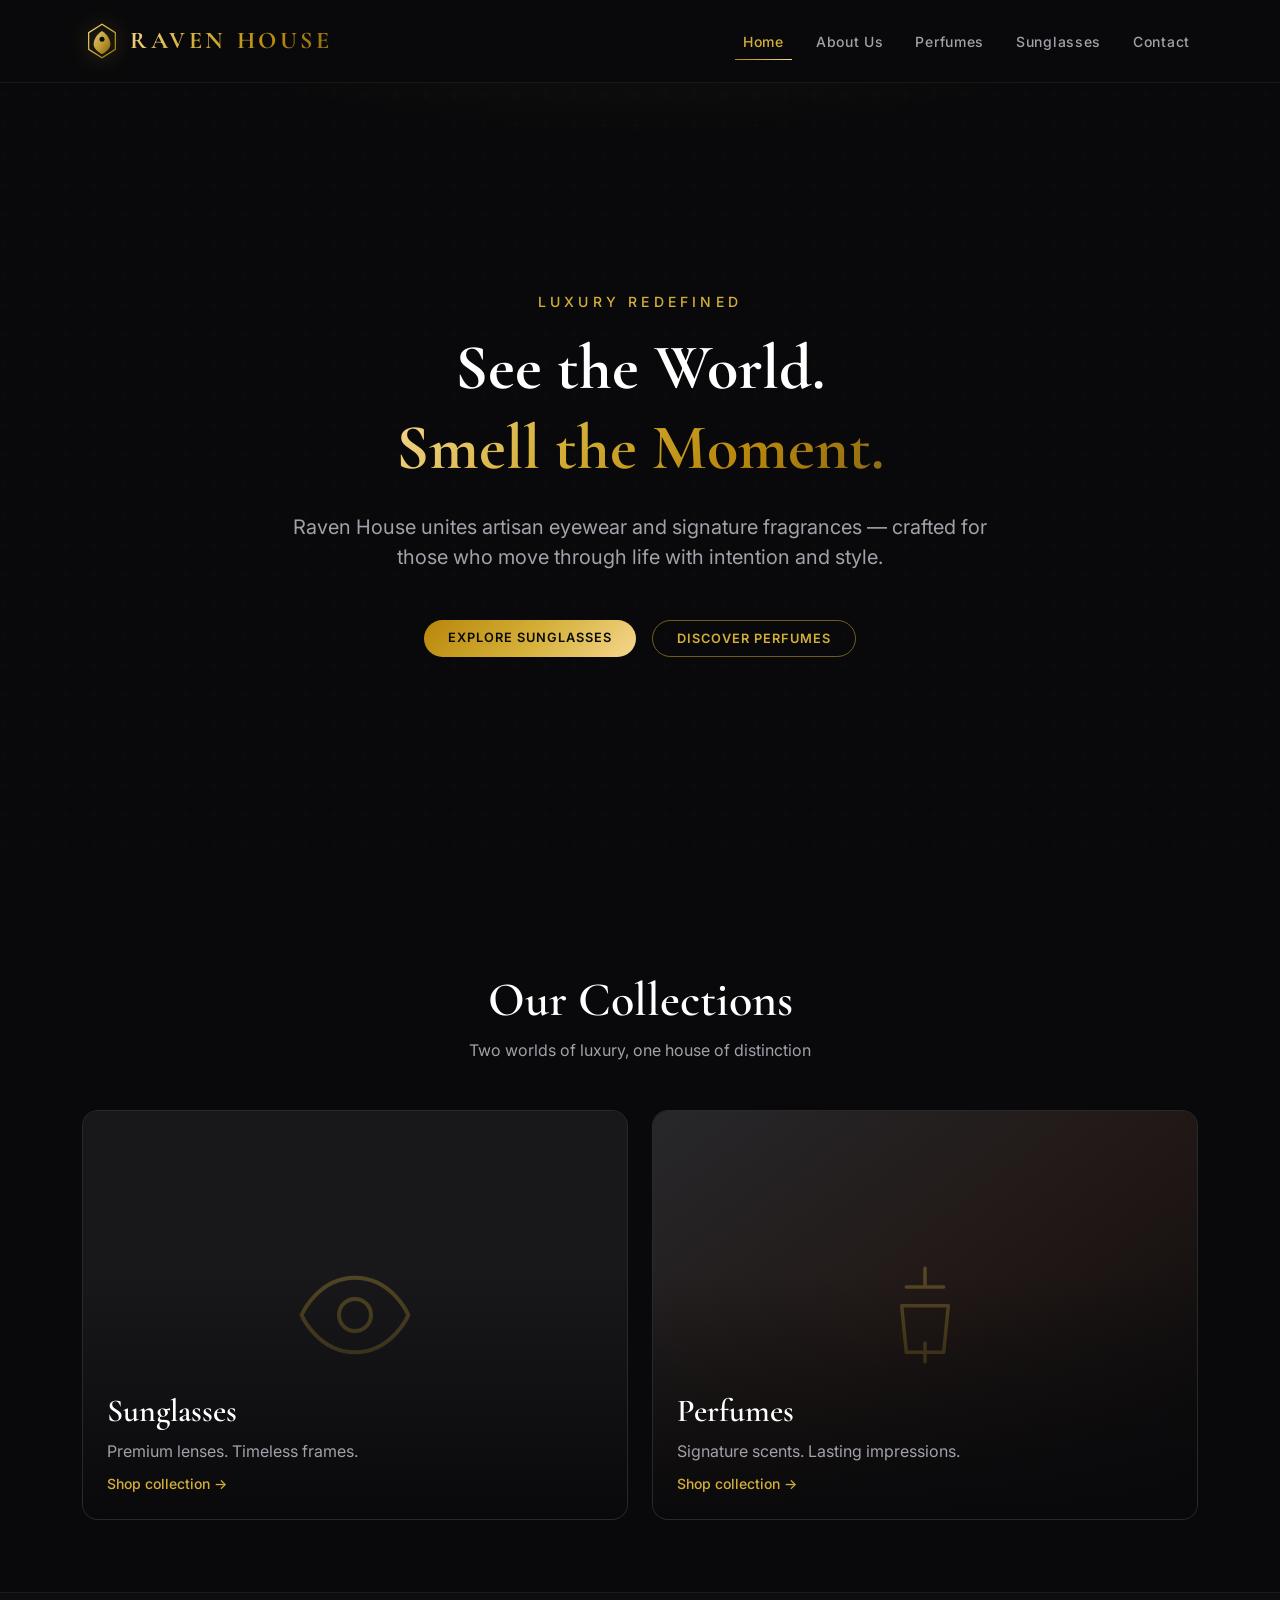
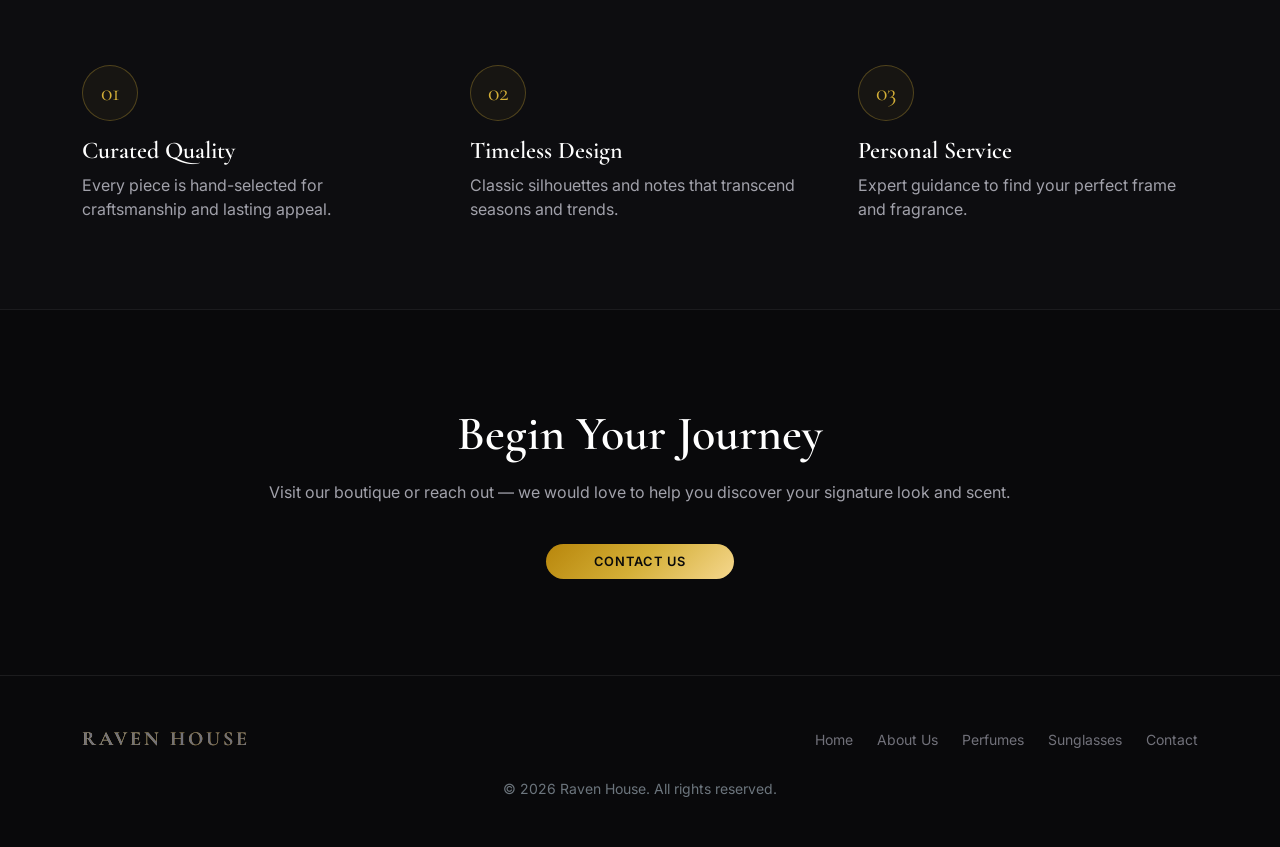
==== index.html @ 08f4f655 "first commit" ====
<!DOCTYPE html>
<html lang="en">
<head>
    <meta charset="UTF-8">
    <meta name="viewport" content="width=device-width, initial-scale=1.0">
    <title>Raven House — Luxury Sunglasses & Perfumes</title>
    <meta name="description" content="Raven House — curated luxury sunglasses and signature fragrances.">
    <link href="https://cdn.jsdelivr.net/npm/bootstrap@5.3.3/dist/css/bootstrap.min.css" rel="stylesheet" integrity="sha384-QWTKZyjpPEjISv5WaRU9OFeRpok6YctnYmDr5pNlyT2bRjXh0JMhjY6hW+ALEwIH" crossorigin="anonymous">
    <link rel="preconnect" href="https://fonts.googleapis.com">
    <link rel="preconnect" href="https://fonts.gstatic.com" crossorigin>
    <link href="https://fonts.googleapis.com/css2?family=Cormorant+Garamond:ital,wght@0,400;0,600;0,700;1,400&family=Inter:wght@300;400;500;600&display=swap" rel="stylesheet">
    <link rel="stylesheet" href="css/style.css">
</head>
<body class="bg-raven">

    <nav id="site-header" class="navbar navbar-expand-lg navbar-dark fixed-top navbar-raven bg-raven py-3">
        <div class="container">
            <a class="navbar-brand d-flex align-items-center gap-2 me-0" href="index.html">
                <svg class="logo-icon" width="40" height="40" viewBox="0 0 48 48" fill="none" aria-hidden="true">
                    <path d="M24 4L8 14v20l16 10 16-10V14L24 4z" stroke="url(#goldGrad)" stroke-width="1.5"/>
                    <path d="M24 12c-6 4-10 10-10 16 0 4 3 8 10 12 7-4 10-8 10-12 0-6-4-12-10-16z" fill="url(#goldGrad)" opacity="0.9"/>
                    <circle cx="24" cy="22" r="3" fill="#0a0a0a"/>
                    <defs>
                        <linearGradient id="goldGrad" x1="0%" y1="0%" x2="100%" y2="100%">
                            <stop offset="0%" stop-color="#f5d78e"/>
                            <stop offset="50%" stop-color="#d4af37"/>
                            <stop offset="100%" stop-color="#8b6914"/>
                        </linearGradient>
                    </defs>
                </svg>
                <span class="font-display fs-4 fw-bold tracking-brand logo-gold mb-0">RAVEN HOUSE</span>
            </a>
            <button class="navbar-toggler navbar-toggler-raven" type="button" data-bs-toggle="offcanvas" data-bs-target="#mobileMenu" aria-controls="mobileMenu" aria-label="Toggle navigation">
                <span class="navbar-toggler-icon"></span>
            </button>
            <div class="collapse navbar-collapse justify-content-end" id="navbarMain">
                <ul class="navbar-nav gap-lg-3" aria-label="Main navigation">
                    <li class="nav-item"><a class="nav-link site-nav-link active" href="index.html">Home</a></li>
                    <li class="nav-item"><a class="nav-link site-nav-link" href="about.html">About Us</a></li>
                    <li class="nav-item"><a class="nav-link site-nav-link" href="perfumes.html">Perfumes</a></li>
                    <li class="nav-item"><a class="nav-link site-nav-link" href="sunglasses.html">Sunglasses</a></li>
                    <li class="nav-item"><a class="nav-link site-nav-link" href="contact.html">Contact</a></li>
                </ul>
            </div>
        </div>
    </nav>

    <div class="offcanvas offcanvas-end offcanvas-raven text-bg-dark" tabindex="-1" id="mobileMenu" aria-labelledby="mobileMenuLabel">
        <div class="offcanvas-header border-bottom border-raven">
            <h5 class="offcanvas-title logo-gold font-display fw-bold" id="mobileMenuLabel">RAVEN HOUSE</h5>
            <button type="button" class="btn-close btn-close-white" data-bs-dismiss="offcanvas" aria-label="Close"></button>
        </div>
        <div class="offcanvas-body d-flex align-items-center justify-content-center">
            <ul class="nav flex-column text-center gap-3 w-100" aria-label="Mobile navigation">
                <li class="nav-item"><a class="nav-link active" href="index.html">Home</a></li>
                <li class="nav-item"><a class="nav-link" href="about.html">About Us</a></li>
                <li class="nav-item"><a class="nav-link" href="perfumes.html">Perfumes</a></li>
                <li class="nav-item"><a class="nav-link" href="sunglasses.html">Sunglasses</a></li>
                <li class="nav-item"><a class="nav-link" href="contact.html">Contact</a></li>
            </ul>
        </div>
    </div>

    <main>
        <section class="hero-glow position-relative min-vh-hero d-flex align-items-center overflow-hidden pt-5">
            <div class="position-absolute top-0 start-0 w-100 h-100 hero-pattern"></div>
            <div class="container position-relative z-1 text-center py-5">
                <p class="text-gold small text-uppercase fw-medium tracking-luxury mb-3">Luxury Redefined</p>
                <h1 class="font-display display-3 fw-bold text-white lh-sm">
                    See the World.<br>
                    <span class="logo-gold">Smell the Moment.</span>
                </h1>
                <p class="mx-auto mt-4 col-lg-8 fs-5 text-muted-raven">
                    Raven House unites artisan eyewear and signature fragrances — crafted for those who move through life with intention and style.
                </p>
                <div class="d-flex flex-wrap justify-content-center gap-3 mt-5">
                    <a href="sunglasses.html" class="btn btn-gold rounded-pill px-4 py-2">Explore Sunglasses</a>
                    <a href="perfumes.html" class="btn btn-outline-gold rounded-pill px-4 py-2">Discover Perfumes</a>
                </div>
            </div>
            <div class="position-absolute bottom-0 start-0 w-100 hero-fade-bottom"></div>
        </section>

        <section class="py-5 my-4">
            <div class="container">
                <div class="text-center mb-5">
                    <h2 class="font-display display-5 fw-semibold text-white">Our Collections</h2>
                    <p class="text-muted-raven mt-2">Two worlds of luxury, one house of distinction</p>
                </div>
                <div class="row g-4">
                    <div class="col-md-6">
                        <a href="sunglasses.html" class="collection-card rounded-4 d-block text-decoration-none position-relative">
                            <div class="card-visual bg-raven-surface d-flex align-items-center justify-content-center">
                                <svg class="collection-icon" width="128" height="128" fill="none" stroke="currentColor" viewBox="0 0 24 24">
                                    <path stroke-linecap="round" stroke-linejoin="round" stroke-width="0.75" d="M2 12s3-7 10-7 10 7 10 7-3 7-10 7-10-7-10-7z"/>
                                    <circle cx="12" cy="12" r="3" stroke-width="0.75"/>
                                </svg>
                            </div>
                            <div class="position-absolute top-0 start-0 w-100 h-100 card-overlay"></div>
                            <div class="position-absolute bottom-0 start-0 w-100 p-4">
                                <h3 class="font-display h2 fw-semibold text-white">Sunglasses</h3>
                                <p class="text-muted-raven mb-2">Premium lenses. Timeless frames.</p>
                                <span class="text-gold small fw-medium">Shop collection →</span>
                            </div>
                        </a>
                    </div>
                    <div class="col-md-6">
                        <a href="perfumes.html" class="collection-card rounded-4 d-block text-decoration-none position-relative">
                            <div class="card-visual bg-raven-surface d-flex align-items-center justify-content-center" style="background: linear-gradient(to bottom right, #27272a, rgba(69, 26, 3, 0.2), #09090b);">
                                <svg class="collection-icon" width="112" height="112" fill="none" stroke="currentColor" viewBox="0 0 24 24">
                                    <path stroke-linecap="round" stroke-linejoin="round" stroke-width="0.75" d="M12 2v4m0 12v4M8 6h8M7 10h10l-1 10H8L7 10z"/>
                                </svg>
                            </div>
                            <div class="position-absolute top-0 start-0 w-100 h-100 card-overlay"></div>
                            <div class="position-absolute bottom-0 start-0 w-100 p-4">
                                <h3 class="font-display h2 fw-semibold text-white">Perfumes</h3>
                                <p class="text-muted-raven mb-2">Signature scents. Lasting impressions.</p>
                                <span class="text-gold small fw-medium">Shop collection →</span>
                            </div>
                        </a>
                    </div>
                </div>
            </div>
        </section>

        <section class="section-muted py-5">
            <div class="container py-4">
                <div class="row g-5">
                    <div class="col-lg-4 text-center text-lg-start">
                        <div class="feature-badge rounded-circle d-inline-flex align-items-center justify-content-center mb-3 mx-auto mx-lg-0">
                            <span class="font-display fs-4 text-gold">01</span>
                        </div>
                        <h3 class="font-display h4 fw-semibold text-white">Curated Quality</h3>
                        <p class="text-muted-raven mt-2">Every piece is hand-selected for craftsmanship and lasting appeal.</p>
                    </div>
                    <div class="col-lg-4 text-center text-lg-start">
                        <div class="feature-badge rounded-circle d-inline-flex align-items-center justify-content-center mb-3 mx-auto mx-lg-0">
                            <span class="font-display fs-4 text-gold">02</span>
                        </div>
                        <h3 class="font-display h4 fw-semibold text-white">Timeless Design</h3>
                        <p class="text-muted-raven mt-2">Classic silhouettes and notes that transcend seasons and trends.</p>
                    </div>
                    <div class="col-lg-4 text-center text-lg-start">
                        <div class="feature-badge rounded-circle d-inline-flex align-items-center justify-content-center mb-3 mx-auto mx-lg-0">
                            <span class="font-display fs-4 text-gold">03</span>
                        </div>
                        <h3 class="font-display h4 fw-semibold text-white">Personal Service</h3>
                        <p class="text-muted-raven mt-2">Expert guidance to find your perfect frame and fragrance.</p>
                    </div>
                </div>
            </div>
        </section>

        <section class="py-5 my-5">
            <div class="container col-lg-8 text-center">
                <h2 class="font-display display-5 fw-semibold text-white">Begin Your Journey</h2>
                <p class="text-muted-raven mt-3">Visit our boutique or reach out — we would love to help you discover your signature look and scent.</p>
                <a href="contact.html" class="btn btn-gold rounded-pill px-5 py-2 mt-4">Contact Us</a>
            </div>
        </section>
    </main>

    <footer class="footer-raven border-top border-raven bg-raven py-5">
        <div class="container">
            <div class="d-flex flex-column flex-md-row align-items-center justify-content-between gap-4">
                <a href="index.html" class="font-display fs-5 fw-bold tracking-brand logo-gold text-decoration-none">RAVEN HOUSE</a>
                <nav class="d-flex flex-wrap justify-content-center gap-3 gap-md-4 small">
                    <a href="index.html">Home</a>
                    <a href="about.html">About Us</a>
                    <a href="perfumes.html">Perfumes</a>
                    <a href="sunglasses.html">Sunglasses</a>
                    <a href="contact.html">Contact</a>
                </nav>
            </div>
            <p class="text-center text-secondary small mt-4 mb-0">&copy; 2026 Raven House. All rights reserved.</p>
        </div>
    </footer>

    <script src="https://cdn.jsdelivr.net/npm/bootstrap@5.3.3/dist/js/bootstrap.bundle.min.js" integrity="sha384-YvpcrYf0tY3lHB60NNkmXc5s9fDVZLESaAA55NDzOxhy9GkcIdslK1eN7N6jIeHz" crossorigin="anonymous"></script>
    <script src="js/main.js"></script>
</body>
</html>
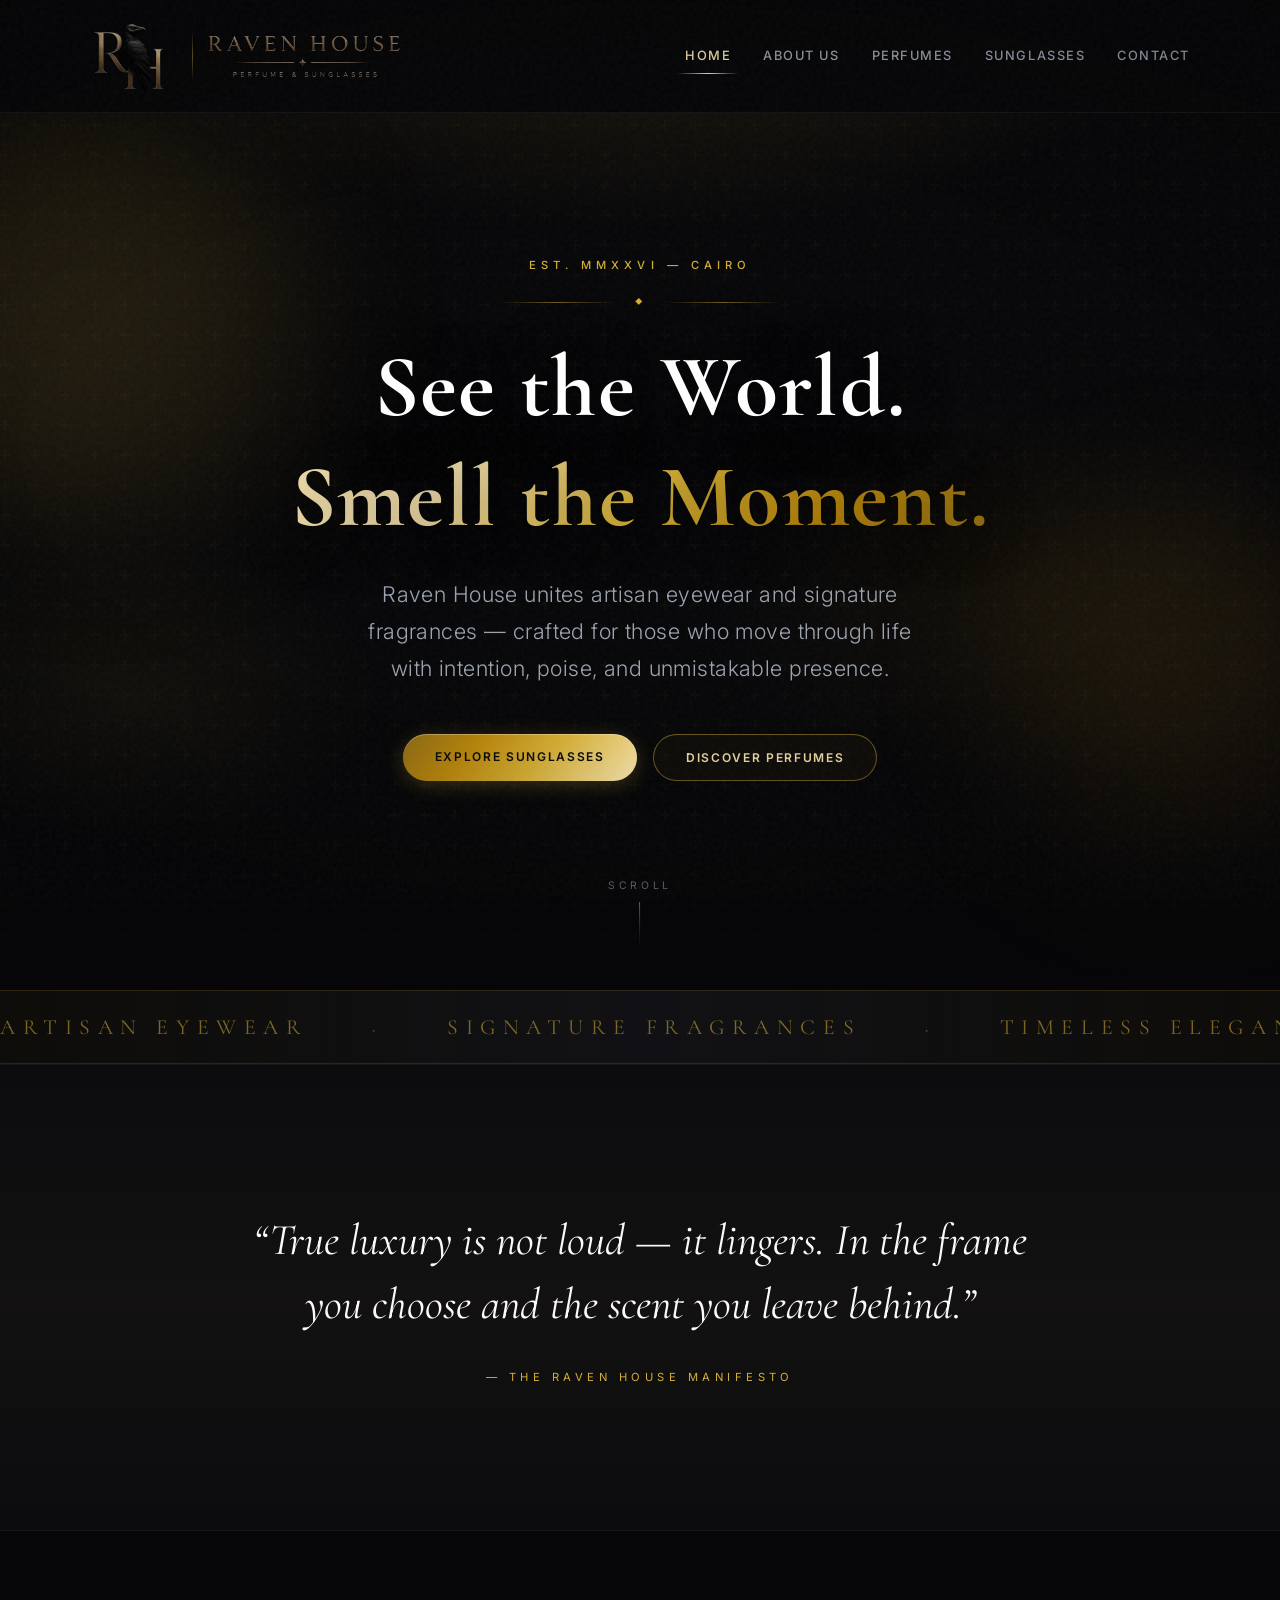
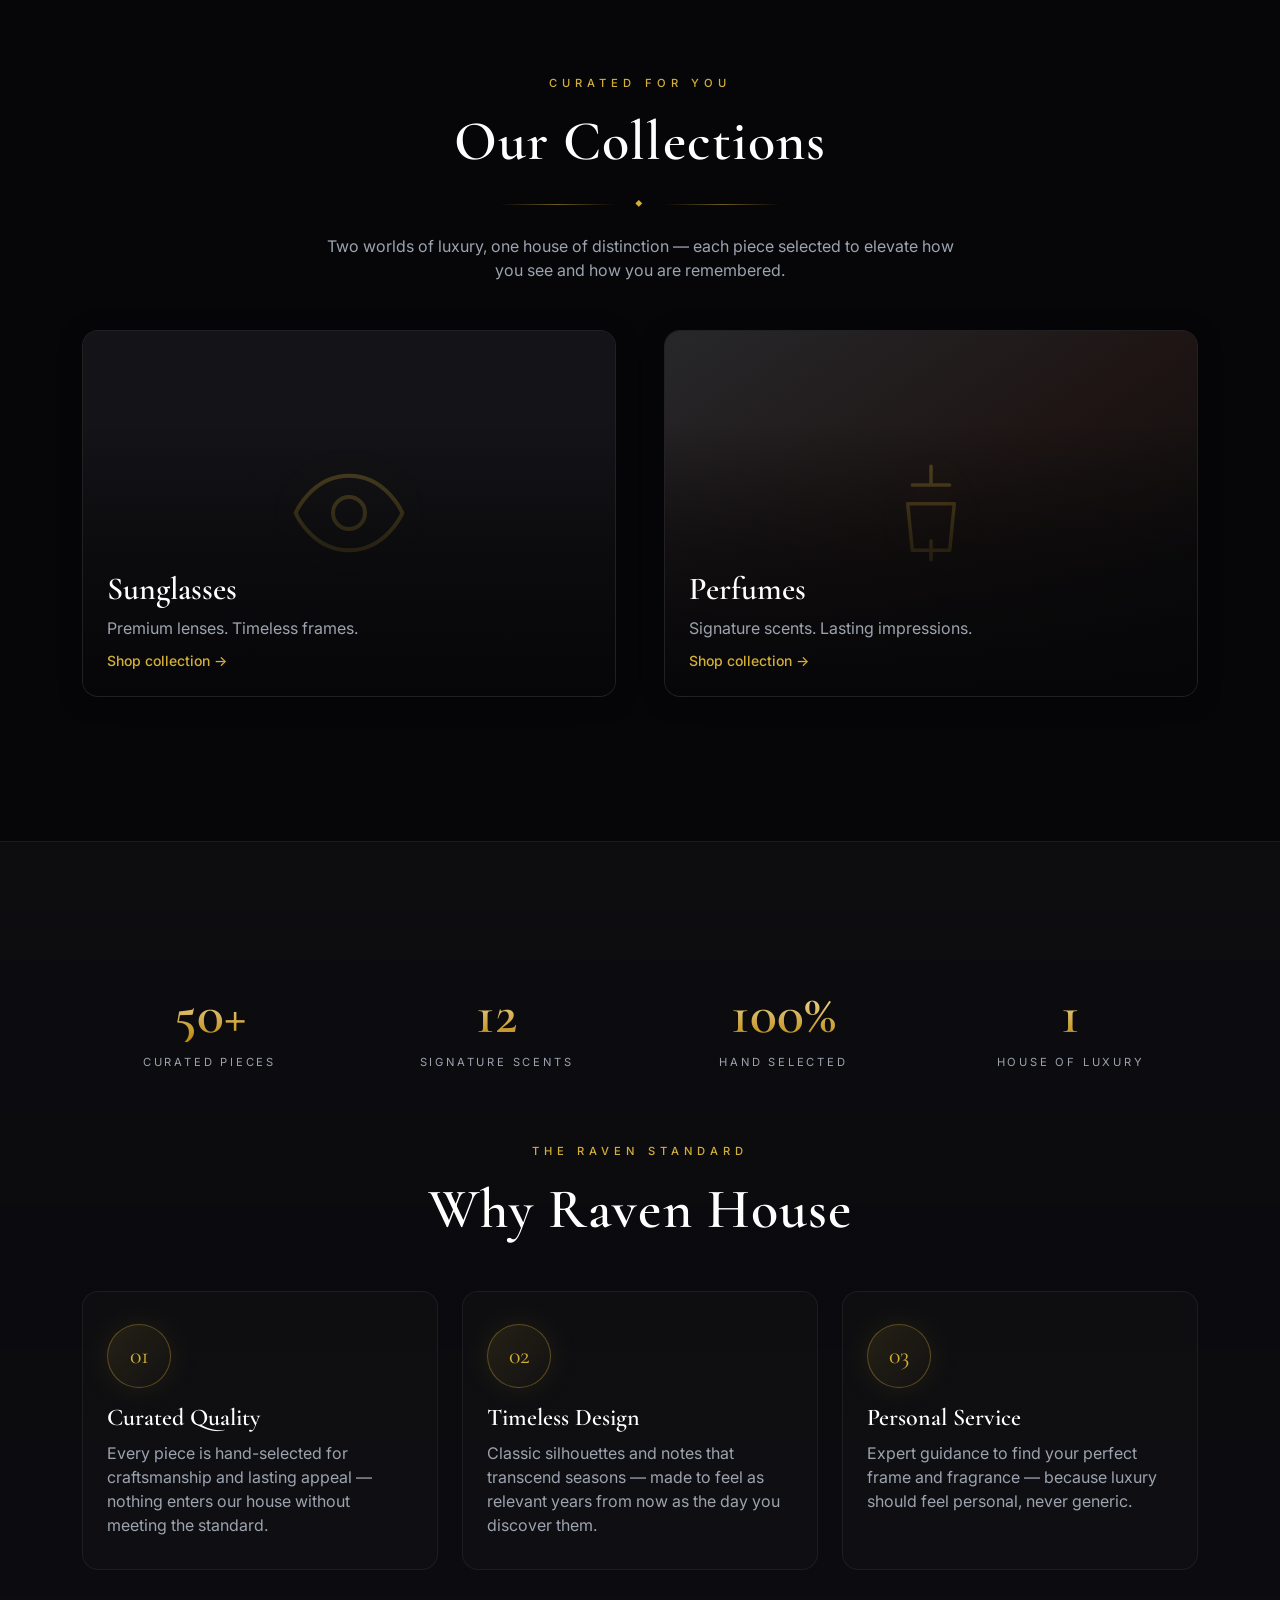
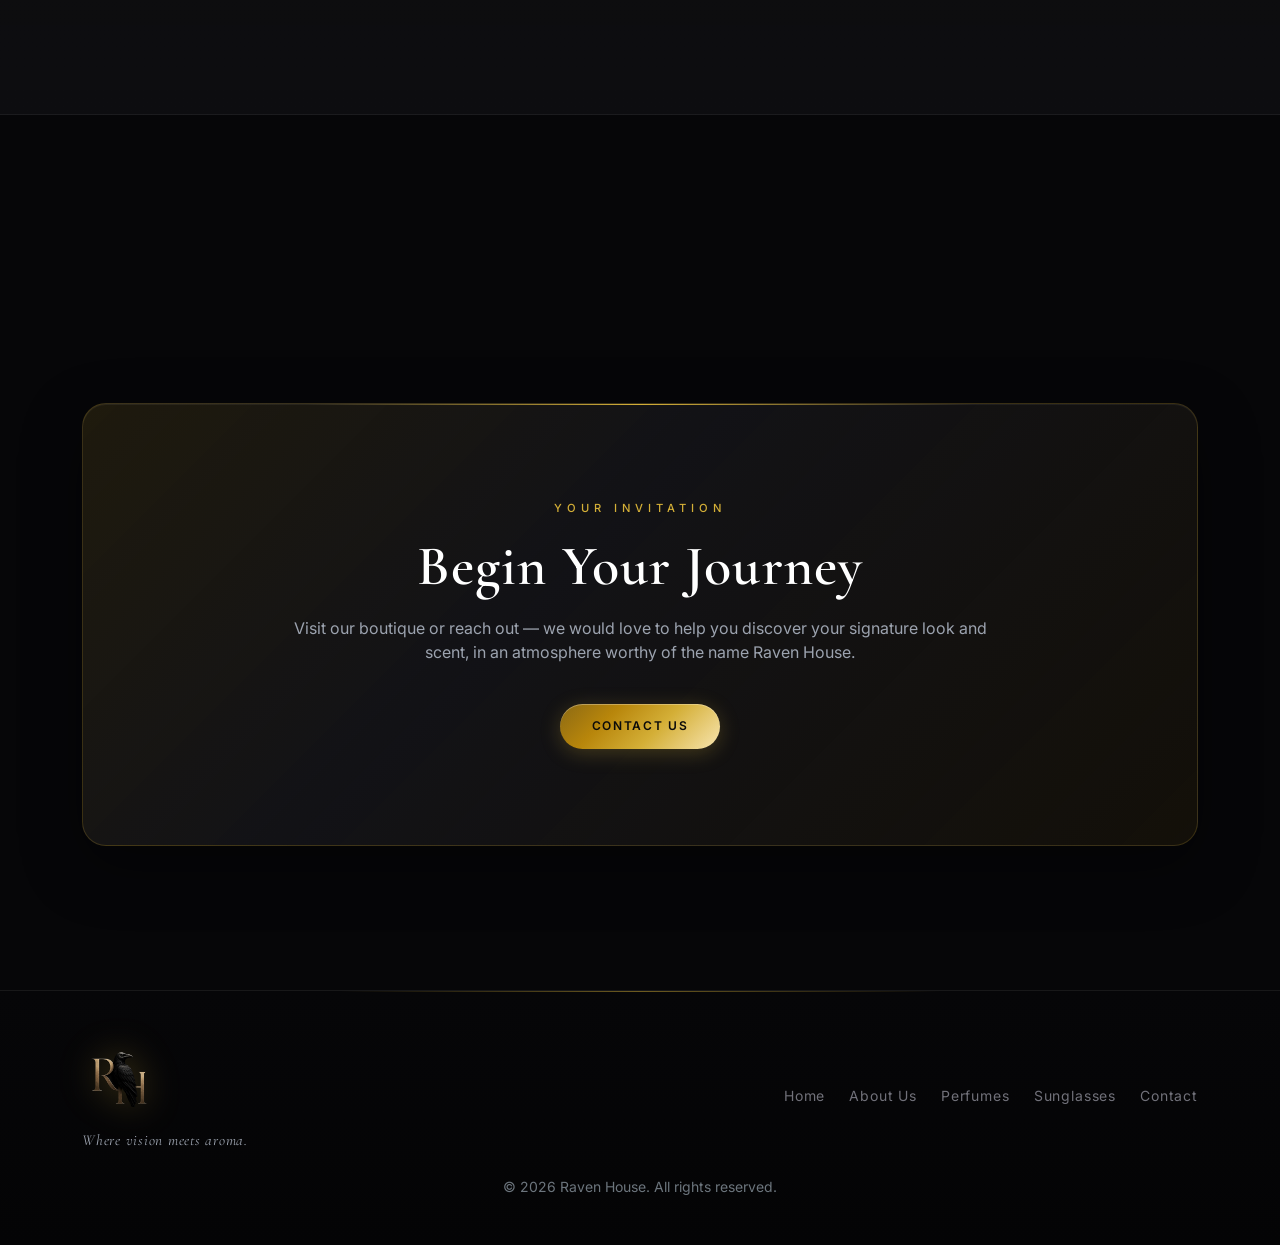
==== commit eff7100e: "logo added and websight design improved" ====
--- a/index.html
+++ b/index.html
@@ -1,182 +1,485 @@
-<!DOCTYPE html>
+
+<!doctype html>
 <html lang="en">
-<head>
-    <meta charset="UTF-8">
-    <meta name="viewport" content="width=device-width, initial-scale=1.0">
+  <head>
+    <meta charset="UTF-8" />
+    <meta name="viewport" content="width=device-width, initial-scale=1.0" />
     <title>Raven House — Luxury Sunglasses & Perfumes</title>
-    <meta name="description" content="Raven House — curated luxury sunglasses and signature fragrances.">
-    <link href="https://cdn.jsdelivr.net/npm/bootstrap@5.3.3/dist/css/bootstrap.min.css" rel="stylesheet" integrity="sha384-QWTKZyjpPEjISv5WaRU9OFeRpok6YctnYmDr5pNlyT2bRjXh0JMhjY6hW+ALEwIH" crossorigin="anonymous">
-    <link rel="preconnect" href="https://fonts.googleapis.com">
-    <link rel="preconnect" href="https://fonts.gstatic.com" crossorigin>
-    <link href="https://fonts.googleapis.com/css2?family=Cormorant+Garamond:ital,wght@0,400;0,600;0,700;1,400&family=Inter:wght@300;400;500;600&display=swap" rel="stylesheet">
-    <link rel="stylesheet" href="css/style.css">
-</head>
-<body class="bg-raven">
-
-    <nav id="site-header" class="navbar navbar-expand-lg navbar-dark fixed-top navbar-raven bg-raven py-3">
+    <meta
+      name="description"
+      content="Raven House — curated luxury sunglasses and signature fragrances."
+    />
+    <link
+      href="https://cdn.jsdelivr.net/npm/bootstrap@5.3.3/dist/css/bootstrap.min.css"
+      rel="stylesheet"
+      integrity="sha384-QWTKZyjpPEjISv5WaRU9OFeRpok6YctnYmDr5pNlyT2bRjXh0JMhjY6hW+ALEwIH"
+      crossorigin="anonymous"
+    />
+    <link rel="preconnect" href="https://fonts.googleapis.com" />
+    <link rel="preconnect" href="https://fonts.gstatic.com" crossorigin />
+    <link
+      href="https://fonts.googleapis.com/css2?family=Cormorant+Garamond:ital,wght@0,400;0,500;0,600;0,700;1,400;1,500&family=Inter:wght@300;400;500;600&display=swap"
+      rel="stylesheet"
+    />
+    <link rel="stylesheet" href="css/style.css" />
+  </head>
+  <body class="bg-raven page-home">
+    <nav
+      id="site-header"
+      class="navbar navbar-expand-lg navbar-dark fixed-top navbar-raven bg-raven py-3"
+    >
+      <div class="container">
+        <a
+          class="navbar-brand site-brand-lockup me-0"
+          href="index.html"
+        >
+          <img
+            src="images/logo.png"
+            alt=""
+            class="site-logo site-logo--emblem"
+            width="96"
+            height="96"
+            aria-hidden="true"
+          />
+          <span class="site-brand-divider" aria-hidden="true"></span>
+          <img
+            src="images/logo-details.png"
+            alt="Raven House — Perfume &amp; Sunglasses"
+            class="site-logo site-logo--details"
+            width="196"
+            height="88"
+          />
+        </a>
+        <button
+          class="navbar-toggler navbar-toggler-raven"
+          type="button"
+          data-bs-toggle="offcanvas"
+          data-bs-target="#mobileMenu"
+          aria-controls="mobileMenu"
+          aria-label="Toggle navigation"
+        >
+          <span class="navbar-toggler-icon"></span>
+        </button>
+        <div
+          class="collapse navbar-collapse justify-content-end"
+          id="navbarMain"
+        >
+          <ul class="navbar-nav gap-lg-3" aria-label="Main navigation">
+            <li class="nav-item">
+              <a class="nav-link site-nav-link active" href="index.html"
+                >Home</a
+              >
+            </li>
+            <li class="nav-item">
+              <a class="nav-link site-nav-link" href="about.html">About Us</a>
+            </li>
+            <li class="nav-item">
+              <a class="nav-link site-nav-link" href="perfumes.html"
+                >Perfumes</a
+              >
+            </li>
+            <li class="nav-item">
+              <a class="nav-link site-nav-link" href="sunglasses.html"
+                >Sunglasses</a
+              >
+            </li>
+            <li class="nav-item">
+              <a class="nav-link site-nav-link" href="contact.html">Contact</a>
+            </li>
+          </ul>
+        </div>
+      </div>
+    </nav>
+
+    <div
+      class="offcanvas offcanvas-end offcanvas-raven text-bg-dark"
+      tabindex="-1"
+      id="mobileMenu"
+      aria-labelledby="mobileMenuLabel"
+    >
+      <div class="offcanvas-header border-bottom border-raven">
+        <a
+          href="index.html"
+          class="site-brand-lockup site-brand-lockup--compact mb-0"
+          id="mobileMenuLabel"
+        >
+          <img
+            src="images/logo.png"
+            alt=""
+            class="site-logo site-logo--emblem"
+            width="48"
+            height="48"
+            aria-hidden="true"
+          />
+          <span class="site-brand-divider" aria-hidden="true"></span>
+          <img
+            src="images/logo-details.png"
+            alt="Raven House"
+            class="site-logo site-logo--details"
+            width="140"
+            height="64"
+          />
+        </a>
+        <button
+          type="button"
+          class="btn-close btn-close-white"
+          data-bs-dismiss="offcanvas"
+          aria-label="Close"
+        ></button>
+      </div>
+      <div
+        class="offcanvas-body d-flex align-items-center justify-content-center"
+      >
+        <ul
+          class="nav flex-column text-center gap-3 w-100"
+          aria-label="Mobile navigation"
+        >
+          <li class="nav-item">
+            <a class="nav-link active" href="index.html">Home</a>
+          </li>
+          <li class="nav-item">
+            <a class="nav-link" href="about.html">About Us</a>
+          </li>
+          <li class="nav-item">
+            <a class="nav-link" href="perfumes.html">Perfumes</a>
+          </li>
+          <li class="nav-item">
+            <a class="nav-link" href="sunglasses.html">Sunglasses</a>
+          </li>
+          <li class="nav-item">
+            <a class="nav-link" href="contact.html">Contact</a>
+          </li>
+        </ul>
+      </div>
+    </div>
+
+    <main>
+      <section
+        class="hero-glow hero-cinema position-relative d-flex align-items-center overflow-hidden pt-5"
+      >
+        <div class="hero-orb hero-orb-1" aria-hidden="true"></div>
+        <div class="hero-orb hero-orb-2" aria-hidden="true"></div>
+        <div
+          class="position-absolute top-0 start-0 w-100 h-100 hero-pattern"
+        ></div>
+        <div class="container position-relative z-1 text-center py-5">
+          <p class="section-eyebrow mb-4 reveal">Est. MMXXVI — Cairo</p>
+          <div class="luxury-divider reveal" aria-hidden="true">
+            <span>◆</span>
+          </div>
+          <h1
+            class="font-display hero-title fw-bold text-white lh-sm mt-2 reveal reveal-delay-1"
+          >
+            See the World.<br />
+            <span class="logo-gold">Smell the Moment.</span>
+          </h1>
+          <p
+            class="hero-lead mx-auto mt-4 text-muted-raven reveal reveal-delay-2"
+          >
+            Raven House unites artisan eyewear and signature fragrances —
+            crafted for those who move through life with intention, poise, and
+            unmistakable presence.
+          </p>
+          <div
+            class="d-flex flex-wrap justify-content-center gap-3 mt-5 reveal reveal-delay-3"
+          >
+            <a
+              href="sunglasses.html"
+              class="btn btn-gold rounded-pill"
+              >Explore Sunglasses</a
+            >
+            <a
+              href="perfumes.html"
+              class="btn btn-outline-gold rounded-pill"
+              >Discover Perfumes</a
+            >
+          </div>
+        </div>
+        <div
+          class="scroll-cue d-none d-md-flex"
+          aria-hidden="true"
+        >
+          <span>Scroll</span>
+          <div class="scroll-cue-line"></div>
+        </div>
+        <div
+          class="position-absolute bottom-0 start-0 w-100 hero-fade-bottom"
+        ></div>
+      </section>
+
+      <div class="marquee-luxury" aria-hidden="true">
+        <div class="marquee-track">
+          <span>Artisan Eyewear</span>
+          <span>Signature Fragrances</span>
+          <span>Timeless Elegance</span>
+          <span>Curated Luxury</span>
+          <span>Artisan Eyewear</span>
+          <span>Signature Fragrances</span>
+          <span>Timeless Elegance</span>
+          <span>Curated Luxury</span>
+        </div>
+      </div>
+
+      <section class="quote-luxury">
+        <div class="container px-4 text-center reveal">
+          <blockquote>
+            “True luxury is not loud — it lingers. In the frame you choose and
+            the scent you leave behind.”
+          </blockquote>
+          <cite>— The Raven House Manifesto</cite>
+        </div>
+      </section>
+
+      <section class="section-luxury">
         <div class="container">
-            <a class="navbar-brand d-flex align-items-center gap-2 me-0" href="index.html">
-                <svg class="logo-icon" width="40" height="40" viewBox="0 0 48 48" fill="none" aria-hidden="true">
-                    <path d="M24 4L8 14v20l16 10 16-10V14L24 4z" stroke="url(#goldGrad)" stroke-width="1.5"/>
-                    <path d="M24 12c-6 4-10 10-10 16 0 4 3 8 10 12 7-4 10-8 10-12 0-6-4-12-10-16z" fill="url(#goldGrad)" opacity="0.9"/>
-                    <circle cx="24" cy="22" r="3" fill="#0a0a0a"/>
-                    <defs>
-                        <linearGradient id="goldGrad" x1="0%" y1="0%" x2="100%" y2="100%">
-                            <stop offset="0%" stop-color="#f5d78e"/>
-                            <stop offset="50%" stop-color="#d4af37"/>
-                            <stop offset="100%" stop-color="#8b6914"/>
-                        </linearGradient>
-                    </defs>
-                </svg>
-                <span class="font-display fs-4 fw-bold tracking-brand logo-gold mb-0">RAVEN HOUSE</span>
+          <div class="text-center mb-5 reveal">
+            <p class="section-eyebrow mb-3">Curated For You</p>
+            <h2 class="font-display section-title fw-semibold text-white">
+              Our Collections
+            </h2>
+            <div class="luxury-divider" aria-hidden="true">
+              <span>◆</span>
+            </div>
+            <p class="text-muted-raven mt-3 col-lg-7 mx-auto">
+              Two worlds of luxury, one house of distinction — each piece
+              selected to elevate how you see and how you are remembered.
+            </p>
+          </div>
+          <div class="row g-4 g-lg-5">
+            <div class="col-md-6 reveal">
+              <a
+                href="sunglasses.html"
+                class="collection-card rounded-4 d-block text-decoration-none position-relative"
+              >
+                <div
+                  class="card-visual bg-raven-surface d-flex align-items-center justify-content-center"
+                >
+                  <svg
+                    class="collection-icon"
+                    width="128"
+                    height="128"
+                    fill="none"
+                    stroke="currentColor"
+                    viewBox="0 0 24 24"
+                  >
+                    <path
+                      stroke-linecap="round"
+                      stroke-linejoin="round"
+                      stroke-width="0.75"
+                      d="M2 12s3-7 10-7 10 7 10 7-3 7-10 7-10-7-10-7z"
+                    />
+                    <circle cx="12" cy="12" r="3" stroke-width="0.75" />
+                  </svg>
+                </div>
+                <div
+                  class="position-absolute top-0 start-0 w-100 h-100 card-overlay"
+                ></div>
+                <div class="position-absolute bottom-0 start-0 w-100 p-4">
+                  <h3 class="font-display h2 fw-semibold text-white">
+                    Sunglasses
+                  </h3>
+                  <p class="text-muted-raven mb-2">
+                    Premium lenses. Timeless frames.
+                  </p>
+                  <span class="text-gold small fw-medium"
+                    >Shop collection →</span
+                  >
+                </div>
+              </a>
+            </div>
+            <div class="col-md-6 reveal reveal-delay-1">
+              <a
+                href="perfumes.html"
+                class="collection-card rounded-4 d-block text-decoration-none position-relative"
+              >
+                <div
+                  class="card-visual bg-raven-surface d-flex align-items-center justify-content-center"
+                  style="
+                    background: linear-gradient(
+                      to bottom right,
+                      #27272a,
+                      rgba(69, 26, 3, 0.2),
+                      #09090b
+                    );
+                  "
+                >
+                  <svg
+                    class="collection-icon"
+                    width="112"
+                    height="112"
+                    fill="none"
+                    stroke="currentColor"
+                    viewBox="0 0 24 24"
+                  >
+                    <path
+                      stroke-linecap="round"
+                      stroke-linejoin="round"
+                      stroke-width="0.75"
+                      d="M12 2v4m0 12v4M8 6h8M7 10h10l-1 10H8L7 10z"
+                    />
+                  </svg>
+                </div>
+                <div
+                  class="position-absolute top-0 start-0 w-100 h-100 card-overlay"
+                ></div>
+                <div class="position-absolute bottom-0 start-0 w-100 p-4">
+                  <h3 class="font-display h2 fw-semibold text-white">
+                    Perfumes
+                  </h3>
+                  <p class="text-muted-raven mb-2">
+                    Signature scents. Lasting impressions.
+                  </p>
+                  <span class="text-gold small fw-medium"
+                    >Shop collection →</span
+                  >
+                </div>
+              </a>
+            </div>
+          </div>
+        </div>
+      </section>
+
+      <section class="section-muted section-luxury">
+        <div class="container">
+          <div class="stats-luxury mb-5 pb-4 reveal">
+            <div class="stat-item">
+              <div class="stat-number">50+</div>
+              <div class="stat-label">Curated Pieces</div>
+            </div>
+            <div class="stat-item">
+              <div class="stat-number">12</div>
+              <div class="stat-label">Signature Scents</div>
+            </div>
+            <div class="stat-item">
+              <div class="stat-number">100%</div>
+              <div class="stat-label">Hand Selected</div>
+            </div>
+            <div class="stat-item">
+              <div class="stat-number">1</div>
+              <div class="stat-label">House of Luxury</div>
+            </div>
+          </div>
+          <div class="text-center mb-5 reveal">
+            <p class="section-eyebrow mb-3">The Raven Standard</p>
+            <h2 class="font-display section-title fw-semibold text-white">
+              Why Raven House
+            </h2>
+          </div>
+          <div class="row g-4">
+            <div class="col-lg-4 reveal">
+              <div class="feature-luxury text-center text-lg-start">
+                <div
+                  class="feature-badge rounded-circle d-inline-flex align-items-center justify-content-center mb-3 mx-auto mx-lg-0"
+                >
+                  <span class="font-display fs-4 text-gold">01</span>
+                </div>
+                <h3 class="font-display h4 fw-semibold text-white">
+                  Curated Quality
+                </h3>
+                <p class="text-muted-raven mt-2 mb-0">
+                  Every piece is hand-selected for craftsmanship and lasting
+                  appeal — nothing enters our house without meeting the standard.
+                </p>
+              </div>
+            </div>
+            <div class="col-lg-4 reveal reveal-delay-1">
+              <div class="feature-luxury text-center text-lg-start">
+                <div
+                  class="feature-badge rounded-circle d-inline-flex align-items-center justify-content-center mb-3 mx-auto mx-lg-0"
+                >
+                  <span class="font-display fs-4 text-gold">02</span>
+                </div>
+                <h3 class="font-display h4 fw-semibold text-white">
+                  Timeless Design
+                </h3>
+                <p class="text-muted-raven mt-2 mb-0">
+                  Classic silhouettes and notes that transcend seasons — made to
+                  feel as relevant years from now as the day you discover them.
+                </p>
+              </div>
+            </div>
+            <div class="col-lg-4 reveal reveal-delay-2">
+              <div class="feature-luxury text-center text-lg-start">
+                <div
+                  class="feature-badge rounded-circle d-inline-flex align-items-center justify-content-center mb-3 mx-auto mx-lg-0"
+                >
+                  <span class="font-display fs-4 text-gold">03</span>
+                </div>
+                <h3 class="font-display h4 fw-semibold text-white">
+                  Personal Service
+                </h3>
+                <p class="text-muted-raven mt-2 mb-0">
+                  Expert guidance to find your perfect frame and fragrance —
+                  because luxury should feel personal, never generic.
+                </p>
+              </div>
+            </div>
+          </div>
+        </div>
+      </section>
+
+      <section class="section-luxury pb-0">
+        <div class="container">
+          <div class="cta-luxury text-center reveal">
+            <p class="section-eyebrow mb-3">Your Invitation</p>
+            <h2 class="font-display section-title fw-semibold text-white">
+              Begin Your Journey
+            </h2>
+            <p class="text-muted-raven mt-3 col-lg-8 mx-auto">
+              Visit our boutique or reach out — we would love to help you
+              discover your signature look and scent, in an atmosphere worthy of
+              the name Raven House.
+            </p>
+            <a
+              href="contact.html"
+              class="btn btn-gold rounded-pill mt-4"
+              >Contact Us</a
+            >
+          </div>
+        </div>
+      </section>
+    </main>
+
+    <footer class="footer-raven border-top border-raven bg-raven py-5">
+      <div class="container">
+        <div
+          class="d-flex flex-column flex-md-row align-items-center justify-content-between gap-4"
+        >
+          <div class="text-center text-md-start">
+            <a href="index.html" class="d-inline-block text-decoration-none">
+              <img
+                src="images/logo.png"
+                alt="Raven House"
+                class="site-logo site-logo--footer"
+                width="76"
+                height="76"
+              />
             </a>
-            <button class="navbar-toggler navbar-toggler-raven" type="button" data-bs-toggle="offcanvas" data-bs-target="#mobileMenu" aria-controls="mobileMenu" aria-label="Toggle navigation">
-                <span class="navbar-toggler-icon"></span>
-            </button>
-            <div class="collapse navbar-collapse justify-content-end" id="navbarMain">
-                <ul class="navbar-nav gap-lg-3" aria-label="Main navigation">
-                    <li class="nav-item"><a class="nav-link site-nav-link active" href="index.html">Home</a></li>
-                    <li class="nav-item"><a class="nav-link site-nav-link" href="about.html">About Us</a></li>
-                    <li class="nav-item"><a class="nav-link site-nav-link" href="perfumes.html">Perfumes</a></li>
-                    <li class="nav-item"><a class="nav-link site-nav-link" href="sunglasses.html">Sunglasses</a></li>
-                    <li class="nav-item"><a class="nav-link site-nav-link" href="contact.html">Contact</a></li>
-                </ul>
-            </div>
-        </div>
-    </nav>
-
-    <div class="offcanvas offcanvas-end offcanvas-raven text-bg-dark" tabindex="-1" id="mobileMenu" aria-labelledby="mobileMenuLabel">
-        <div class="offcanvas-header border-bottom border-raven">
-            <h5 class="offcanvas-title logo-gold font-display fw-bold" id="mobileMenuLabel">RAVEN HOUSE</h5>
-            <button type="button" class="btn-close btn-close-white" data-bs-dismiss="offcanvas" aria-label="Close"></button>
-        </div>
-        <div class="offcanvas-body d-flex align-items-center justify-content-center">
-            <ul class="nav flex-column text-center gap-3 w-100" aria-label="Mobile navigation">
-                <li class="nav-item"><a class="nav-link active" href="index.html">Home</a></li>
-                <li class="nav-item"><a class="nav-link" href="about.html">About Us</a></li>
-                <li class="nav-item"><a class="nav-link" href="perfumes.html">Perfumes</a></li>
-                <li class="nav-item"><a class="nav-link" href="sunglasses.html">Sunglasses</a></li>
-                <li class="nav-item"><a class="nav-link" href="contact.html">Contact</a></li>
-            </ul>
-        </div>
-    </div>
-
-    <main>
-        <section class="hero-glow position-relative min-vh-hero d-flex align-items-center overflow-hidden pt-5">
-            <div class="position-absolute top-0 start-0 w-100 h-100 hero-pattern"></div>
-            <div class="container position-relative z-1 text-center py-5">
-                <p class="text-gold small text-uppercase fw-medium tracking-luxury mb-3">Luxury Redefined</p>
-                <h1 class="font-display display-3 fw-bold text-white lh-sm">
-                    See the World.<br>
-                    <span class="logo-gold">Smell the Moment.</span>
-                </h1>
-                <p class="mx-auto mt-4 col-lg-8 fs-5 text-muted-raven">
-                    Raven House unites artisan eyewear and signature fragrances — crafted for those who move through life with intention and style.
-                </p>
-                <div class="d-flex flex-wrap justify-content-center gap-3 mt-5">
-                    <a href="sunglasses.html" class="btn btn-gold rounded-pill px-4 py-2">Explore Sunglasses</a>
-                    <a href="perfumes.html" class="btn btn-outline-gold rounded-pill px-4 py-2">Discover Perfumes</a>
-                </div>
-            </div>
-            <div class="position-absolute bottom-0 start-0 w-100 hero-fade-bottom"></div>
-        </section>
-
-        <section class="py-5 my-4">
-            <div class="container">
-                <div class="text-center mb-5">
-                    <h2 class="font-display display-5 fw-semibold text-white">Our Collections</h2>
-                    <p class="text-muted-raven mt-2">Two worlds of luxury, one house of distinction</p>
-                </div>
-                <div class="row g-4">
-                    <div class="col-md-6">
-                        <a href="sunglasses.html" class="collection-card rounded-4 d-block text-decoration-none position-relative">
-                            <div class="card-visual bg-raven-surface d-flex align-items-center justify-content-center">
-                                <svg class="collection-icon" width="128" height="128" fill="none" stroke="currentColor" viewBox="0 0 24 24">
-                                    <path stroke-linecap="round" stroke-linejoin="round" stroke-width="0.75" d="M2 12s3-7 10-7 10 7 10 7-3 7-10 7-10-7-10-7z"/>
-                                    <circle cx="12" cy="12" r="3" stroke-width="0.75"/>
-                                </svg>
-                            </div>
-                            <div class="position-absolute top-0 start-0 w-100 h-100 card-overlay"></div>
-                            <div class="position-absolute bottom-0 start-0 w-100 p-4">
-                                <h3 class="font-display h2 fw-semibold text-white">Sunglasses</h3>
-                                <p class="text-muted-raven mb-2">Premium lenses. Timeless frames.</p>
-                                <span class="text-gold small fw-medium">Shop collection →</span>
-                            </div>
-                        </a>
-                    </div>
-                    <div class="col-md-6">
-                        <a href="perfumes.html" class="collection-card rounded-4 d-block text-decoration-none position-relative">
-                            <div class="card-visual bg-raven-surface d-flex align-items-center justify-content-center" style="background: linear-gradient(to bottom right, #27272a, rgba(69, 26, 3, 0.2), #09090b);">
-                                <svg class="collection-icon" width="112" height="112" fill="none" stroke="currentColor" viewBox="0 0 24 24">
-                                    <path stroke-linecap="round" stroke-linejoin="round" stroke-width="0.75" d="M12 2v4m0 12v4M8 6h8M7 10h10l-1 10H8L7 10z"/>
-                                </svg>
-                            </div>
-                            <div class="position-absolute top-0 start-0 w-100 h-100 card-overlay"></div>
-                            <div class="position-absolute bottom-0 start-0 w-100 p-4">
-                                <h3 class="font-display h2 fw-semibold text-white">Perfumes</h3>
-                                <p class="text-muted-raven mb-2">Signature scents. Lasting impressions.</p>
-                                <span class="text-gold small fw-medium">Shop collection →</span>
-                            </div>
-                        </a>
-                    </div>
-                </div>
-            </div>
-        </section>
-
-        <section class="section-muted py-5">
-            <div class="container py-4">
-                <div class="row g-5">
-                    <div class="col-lg-4 text-center text-lg-start">
-                        <div class="feature-badge rounded-circle d-inline-flex align-items-center justify-content-center mb-3 mx-auto mx-lg-0">
-                            <span class="font-display fs-4 text-gold">01</span>
-                        </div>
-                        <h3 class="font-display h4 fw-semibold text-white">Curated Quality</h3>
-                        <p class="text-muted-raven mt-2">Every piece is hand-selected for craftsmanship and lasting appeal.</p>
-                    </div>
-                    <div class="col-lg-4 text-center text-lg-start">
-                        <div class="feature-badge rounded-circle d-inline-flex align-items-center justify-content-center mb-3 mx-auto mx-lg-0">
-                            <span class="font-display fs-4 text-gold">02</span>
-                        </div>
-                        <h3 class="font-display h4 fw-semibold text-white">Timeless Design</h3>
-                        <p class="text-muted-raven mt-2">Classic silhouettes and notes that transcend seasons and trends.</p>
-                    </div>
-                    <div class="col-lg-4 text-center text-lg-start">
-                        <div class="feature-badge rounded-circle d-inline-flex align-items-center justify-content-center mb-3 mx-auto mx-lg-0">
-                            <span class="font-display fs-4 text-gold">03</span>
-                        </div>
-                        <h3 class="font-display h4 fw-semibold text-white">Personal Service</h3>
-                        <p class="text-muted-raven mt-2">Expert guidance to find your perfect frame and fragrance.</p>
-                    </div>
-                </div>
-            </div>
-        </section>
-
-        <section class="py-5 my-5">
-            <div class="container col-lg-8 text-center">
-                <h2 class="font-display display-5 fw-semibold text-white">Begin Your Journey</h2>
-                <p class="text-muted-raven mt-3">Visit our boutique or reach out — we would love to help you discover your signature look and scent.</p>
-                <a href="contact.html" class="btn btn-gold rounded-pill px-5 py-2 mt-4">Contact Us</a>
-            </div>
-        </section>
-    </main>
-
-    <footer class="footer-raven border-top border-raven bg-raven py-5">
-        <div class="container">
-            <div class="d-flex flex-column flex-md-row align-items-center justify-content-between gap-4">
-                <a href="index.html" class="font-display fs-5 fw-bold tracking-brand logo-gold text-decoration-none">RAVEN HOUSE</a>
-                <nav class="d-flex flex-wrap justify-content-center gap-3 gap-md-4 small">
-                    <a href="index.html">Home</a>
-                    <a href="about.html">About Us</a>
-                    <a href="perfumes.html">Perfumes</a>
-                    <a href="sunglasses.html">Sunglasses</a>
-                    <a href="contact.html">Contact</a>
-                </nav>
-            </div>
-            <p class="text-center text-secondary small mt-4 mb-0">&copy; 2026 Raven House. All rights reserved.</p>
-        </div>
+            <p class="footer-tagline mt-2 mb-0">
+              Where vision meets aroma.
+            </p>
+          </div>
+          <nav
+            class="d-flex flex-wrap justify-content-center gap-3 gap-md-4 small"
+          >
+            <a href="index.html">Home</a>
+            <a href="about.html">About Us</a>
+            <a href="perfumes.html">Perfumes</a>
+            <a href="sunglasses.html">Sunglasses</a>
+            <a href="contact.html">Contact</a>
+          </nav>
+        </div>
+        <p class="text-center text-secondary small mt-4 mb-0">
+          &copy; 2026 Raven House. All rights reserved.
+        </p>
+      </div>
     </footer>
 
-    <script src="https://cdn.jsdelivr.net/npm/bootstrap@5.3.3/dist/js/bootstrap.bundle.min.js" integrity="sha384-YvpcrYf0tY3lHB60NNkmXc5s9fDVZLESaAA55NDzOxhy9GkcIdslK1eN7N6jIeHz" crossorigin="anonymous"></script>
+    <script
+      src="https://cdn.jsdelivr.net/npm/bootstrap@5.3.3/dist/js/bootstrap.bundle.min.js"
+      integrity="sha384-YvpcrYf0tY3lHB60NNkmXc5s9fDVZLESaAA55NDzOxhy9GkcIdslK1eN7N6jIeHz"
+      crossorigin="anonymous"
+    ></script>
     <script src="js/main.js"></script>
-</body>
+  </body>
 </html>
--- a/css/style.css
+++ b/css/style.css
@@ -0,0 +1,1029 @@
+/* Raven House — luxury dark theme */
+
+:root {
+    --gold-light: #f8e5b0;
+    --gold: #d4af37;
+    --gold-dark: #b8860b;
+    --gold-deep: #8b6914;
+    --champagne: #e8d5a3;
+    --raven-bg: #060608;
+    --raven-bg-elevated: #0c0c0f;
+    --raven-surface: #141418;
+    --raven-surface-hover: #1c1c22;
+    --raven-muted: #9ca3af;
+    --luxury-ease: cubic-bezier(0.22, 1, 0.36, 1);
+    --section-space: clamp(5rem, 12vw, 9rem);
+}
+
+html {
+    scroll-behavior: smooth;
+}
+
+body {
+    font-family: "Inter", system-ui, sans-serif;
+    background-color: var(--raven-bg);
+    color: #f4f4f5;
+    position: relative;
+}
+
+/* Subtle film grain & vignette */
+body::before {
+    content: "";
+    position: fixed;
+    inset: 0;
+    pointer-events: none;
+    z-index: 9998;
+    opacity: 0.04;
+    background-image: url("data:image/svg+xml,%3Csvg viewBox='0 0 256 256' xmlns='http://www.w3.org/2000/svg'%3E%3Cfilter id='n'%3E%3CfeTurbulence type='fractalNoise' baseFrequency='0.85' numOctaves='4' stitchTiles='stitch'/%3E%3C/filter%3E%3Crect width='100%25' height='100%25' filter='url(%23n)'/%3E%3C/svg%3E");
+}
+
+body::after {
+    content: "";
+    position: fixed;
+    inset: 0;
+    pointer-events: none;
+    z-index: 9997;
+    background: radial-gradient(
+        ellipse 120% 80% at 50% 50%,
+        transparent 40%,
+        rgba(0, 0, 0, 0.45) 100%
+    );
+}
+
+.font-display {
+    font-family: "Cormorant Garamond", "Playfair Display", Georgia, serif;
+}
+
+.text-gold {
+    color: var(--gold) !important;
+}
+
+.text-muted-raven {
+    color: var(--raven-muted) !important;
+}
+
+.bg-raven {
+    background-color: var(--raven-bg) !important;
+}
+
+.bg-raven-surface {
+    background-color: var(--raven-surface) !important;
+}
+
+.border-raven {
+    border-color: rgba(255, 255, 255, 0.08) !important;
+}
+
+/* Gold logo gradient */
+.logo-gold {
+    background: linear-gradient(
+        135deg,
+        var(--gold-light) 0%,
+        var(--champagne) 25%,
+        var(--gold) 50%,
+        var(--gold-dark) 75%,
+        var(--gold-deep) 100%
+    );
+    -webkit-background-clip: text;
+    background-clip: text;
+    color: transparent;
+}
+
+.logo-icon {
+    filter: drop-shadow(0 0 16px rgba(212, 175, 55, 0.45));
+}
+
+.site-logo {
+    display: block;
+    object-fit: contain;
+}
+
+.site-brand-lockup {
+    display: flex;
+    align-items: center;
+    gap: clamp(0.5rem, 1.2vw, 0.875rem);
+    text-decoration: none;
+    line-height: 0;
+}
+
+.site-brand-divider {
+    display: block;
+    flex-shrink: 0;
+    width: 1px;
+    height: calc(var(--nav-logo-size, 96px) * 0.52);
+    background: linear-gradient(
+        180deg,
+        transparent,
+        rgba(212, 175, 55, 0.15) 15%,
+        rgba(212, 175, 55, 0.5) 50%,
+        rgba(212, 175, 55, 0.15) 85%,
+        transparent
+    );
+    transition: height 0.4s var(--luxury-ease);
+}
+
+/* .site-logo--emblem {
+    flex-shrink: 0;
+    height: var(--nav-logo-size, 96px);
+    width: var(--nav-logo-size, 96px);
+    filter: drop-shadow(0 0 16px rgba(212, 175, 55, 0.45));
+    transition:
+        height 0.4s var(--luxury-ease),
+        width 0.4s var(--luxury-ease),
+        filter 0.25s ease;
+} */
+
+/* .site-logo--details {
+    flex-shrink: 1;
+    min-width: 0;
+    height: calc(var(--nav-logo-size, 96px) * 0.92);
+    width: auto;
+    max-width: min(196px, 36vw);
+    object-fit: contain;
+    object-position: left center;
+    filter: drop-shadow(0 0 12px rgba(212, 175, 55, 0.28));
+    opacity: 0.96;
+    transition:
+        height 0.4s var(--luxury-ease),
+        max-width 0.4s var(--luxury-ease),
+        filter 0.25s ease,
+        opacity 0.25s ease;
+} */
+
+/* .site-brand-lockup:hover .site-logo--emblem,
+.site-brand-lockup:hover .site-logo--details {
+    filter: drop-shadow(0 0 22px rgba(212, 175, 55, 0.55));
+} */
+
+.site-brand-lockup:hover .site-logo--details {
+    opacity: 1;
+}
+
+.site-brand-lockup--compact {
+    --nav-logo-size: 48px;
+}
+
+.site-brand-lockup--compact .site-logo--details {
+    max-width: 140px;
+}
+
+@media (max-width: 479.98px) {
+    .navbar-raven > .container > .site-brand-lockup .site-brand-divider,
+    .navbar-raven > .container > .site-brand-lockup .site-logo--details {
+        display: none;
+    }
+}
+
+.site-logo--footer {
+    height: 76px;
+    width: 76px;
+    filter: drop-shadow(0 0 18px rgba(212, 175, 55, 0.3));
+}
+
+.site-logo--offcanvas {
+    height: 56px;
+    width: 56px;
+    filter: drop-shadow(0 0 12px rgba(212, 175, 55, 0.35));
+}
+
+@media (max-width: 575.98px) {
+    .navbar-raven {
+        --nav-logo-size: 76px;
+    }
+
+    .navbar-raven.header-scrolled {
+        --nav-logo-size: 56px;
+    }
+}
+
+/* Ornamental dividers */
+.luxury-divider {
+    display: flex;
+    align-items: center;
+    justify-content: center;
+    gap: 1.25rem;
+    margin: 1.5rem auto;
+    max-width: 280px;
+}
+
+.luxury-divider::before,
+.luxury-divider::after {
+    content: "";
+    flex: 1;
+    height: 1px;
+    background: linear-gradient(
+        90deg,
+        transparent,
+        rgba(212, 175, 55, 0.5),
+        transparent
+    );
+}
+
+.luxury-divider span {
+    color: var(--gold);
+    font-size: 0.45rem;
+    letter-spacing: 0.2em;
+}
+
+.section-eyebrow {
+    font-size: 0.7rem;
+    letter-spacing: 0.45em;
+    text-transform: uppercase;
+    color: var(--gold);
+    font-weight: 500;
+}
+
+.section-title {
+    font-size: clamp(2.25rem, 5vw, 3.5rem);
+    letter-spacing: 0.02em;
+}
+
+/* Navbar */
+.navbar-raven {
+    --nav-logo-size: 96px;
+    border-bottom: 1px solid rgba(255, 255, 255, 0.06);
+    padding-top: 0.5rem !important;
+    padding-bottom: 0.5rem !important;
+    transition:
+        background 0.4s var(--luxury-ease),
+        box-shadow 0.4s var(--luxury-ease),
+        backdrop-filter 0.4s var(--luxury-ease),
+        padding 0.4s var(--luxury-ease);
+}
+
+.navbar-raven.header-scrolled {
+    --nav-logo-size: 64px;
+    padding-top: 0.65rem !important;
+    padding-bottom: 0.65rem !important;
+    background: rgba(6, 6, 8, 0.88) !important;
+    backdrop-filter: blur(20px) saturate(1.2);
+    box-shadow: 0 12px 40px rgba(0, 0, 0, 0.4);
+    border-bottom-color: rgba(212, 175, 55, 0.12);
+}
+
+.navbar-raven .navbar-brand,
+.navbar-raven .site-brand-lockup {
+    padding: 0;
+    line-height: 0;
+}
+
+.navbar-raven .navbar-brand,
+.navbar-raven .nav-link {
+    color: var(--raven-muted);
+}
+
+.navbar-raven .nav-link:hover,
+.navbar-raven .nav-link:focus {
+    color: var(--champagne);
+}
+
+.navbar-raven .nav-link.active {
+    color: var(--gold-light) !important;
+}
+
+.navbar-raven .site-nav-link {
+    position: relative;
+    font-size: 0.8rem;
+    font-weight: 500;
+    letter-spacing: 0.12em;
+    text-transform: uppercase;
+}
+
+.navbar-raven .site-nav-link::after {
+    content: "";
+    position: absolute;
+    bottom: 0;
+    left: 50%;
+    transform: translateX(-50%);
+    width: 0;
+    height: 1px;
+    background: linear-gradient(90deg, transparent, var(--gold-light), transparent);
+    transition: width 0.4s var(--luxury-ease);
+}
+
+.navbar-raven .site-nav-link:hover::after,
+.navbar-raven .site-nav-link.active::after {
+    width: 100%;
+}
+
+.navbar-toggler-raven {
+    border-color: rgba(212, 175, 55, 0.4);
+    color: var(--gold);
+}
+
+.navbar-toggler-raven:focus {
+    box-shadow: 0 0 0 0.2rem rgba(212, 175, 55, 0.25);
+}
+
+/* Offcanvas */
+.offcanvas-raven {
+    background-color: rgba(6, 6, 8, 0.98) !important;
+    border-left: 1px solid rgba(212, 175, 55, 0.15);
+}
+
+.offcanvas-raven .offcanvas-title {
+    font-family: "Cormorant Garamond", Georgia, serif;
+    letter-spacing: 0.2em;
+}
+
+.offcanvas-raven .nav-link {
+    font-family: "Cormorant Garamond", Georgia, serif;
+    font-size: 1.75rem;
+    color: #d4d4d8;
+    padding: 0.5rem 0;
+    letter-spacing: 0.05em;
+}
+
+.offcanvas-raven .nav-link:hover,
+.offcanvas-raven .nav-link.active {
+    color: var(--gold-light);
+}
+
+/* Hero — shared */
+.hero-glow {
+    background:
+        radial-gradient(
+            ellipse 90% 60% at 50% -10%,
+            rgba(212, 175, 55, 0.18),
+            transparent 55%
+        ),
+        radial-gradient(
+            ellipse 50% 40% at 80% 60%,
+            rgba(139, 105, 20, 0.08),
+            transparent 50%
+        ),
+        radial-gradient(
+            ellipse 40% 30% at 10% 70%,
+            rgba(212, 175, 55, 0.06),
+            transparent 50%
+        );
+}
+
+.hero-pattern {
+    background-image: url("data:image/svg+xml,%3Csvg width='60' height='60' viewBox='0 0 60 60' xmlns='http://www.w3.org/2000/svg'%3E%3Cg fill='none' fill-rule='evenodd'%3E%3Cg fill='%23d4af37' fill-opacity='0.04'%3E%3Cpath d='M36 34v-4h-2v4h-4v2h4v4h2v-4h4v-2h-4zm0-30V0h-2v4h-4v2h4v4h2V6h4V4h-4zM6 34v-4H4v4H0v2h4v4h2v-4h4v-2H6zM6 4V0H4v4H0v2h4v4h2V6h4V4H6z'/%3E%3C/g%3E%3C/g%3E%3C/svg%3E");
+    opacity: 0.6;
+}
+
+.hero-fade-bottom {
+    height: 10rem;
+    background: linear-gradient(to top, var(--raven-bg), transparent);
+}
+
+.min-vh-hero {
+    min-height: 100vh;
+}
+
+/* Cinematic home hero */
+.hero-cinema {
+    min-height: 110vh;
+    min-height: 110dvh;
+}
+
+.hero-cinema .hero-title {
+    font-size: clamp(3rem, 8vw, 5.5rem);
+    letter-spacing: 0.02em;
+    line-height: 1.05;
+    text-shadow: 0 4px 60px rgba(0, 0, 0, 0.5);
+}
+
+.hero-cinema .hero-lead {
+    font-size: clamp(1.1rem, 2vw, 1.35rem);
+    font-weight: 300;
+    letter-spacing: 0.02em;
+    line-height: 1.7;
+    max-width: 36rem;
+}
+
+.hero-orb {
+    position: absolute;
+    border-radius: 50%;
+    filter: blur(80px);
+    pointer-events: none;
+    animation: orb-float 12s ease-in-out infinite;
+}
+
+.hero-orb-1 {
+    width:  min(50vw, 420px);
+    height: min(50vw, 420px);
+    top: 10%;
+    left: -10%;
+    background: rgba(212, 175, 55, 0.12);
+}
+
+.hero-orb-2 {
+    width: min(40vw, 320px);
+    height: min(40vw, 320px);
+    bottom: 15%;
+    right: -5%;
+    background: rgba(139, 105, 20, 0.15);
+    animation-delay: -4s;
+}
+
+@keyframes orb-float {
+    0%,
+    100% {
+        transform: translate(0, 0) scale(1);
+    }
+    50% {
+        transform: translate(20px, -30px) scale(1.05);
+    }
+}
+
+.scroll-cue {
+    position: absolute;
+    bottom: 2.5rem;
+    left: 50%;
+    transform: translateX(-50%);
+    display: flex;
+    flex-direction: column;
+    align-items: center;
+    gap: 0.5rem;
+    color: var(--raven-muted);
+    font-size: 0.65rem;
+    letter-spacing: 0.35em;
+    text-transform: uppercase;
+    animation: scroll-bounce 2.5s ease-in-out infinite;
+}
+
+.scroll-cue-line {
+    width: 1px;
+    height: 48px;
+    background: linear-gradient(to bottom, var(--gold), transparent);
+}
+
+@keyframes scroll-bounce {
+    0%,
+    100% {
+        opacity: 0.5;
+        transform: translateX(-50%) translateY(0);
+    }
+    50% {
+        opacity: 1;
+        transform: translateX(-50%) translateY(8px);
+    }
+}
+
+/* Inner page heroes */
+main.pt-5 > .hero-glow:first-child,
+.page-hero {
+    padding-top: clamp(6rem, 14vw, 9rem) !important;
+    padding-bottom: clamp(3rem, 8vw, 5rem) !important;
+}
+
+main.pt-5 > .hero-glow:first-child h1 {
+    font-size: clamp(2.5rem, 6vw, 4rem);
+}
+
+/* Marquee strip */
+.marquee-luxury {
+    border-top: 1px solid rgba(212, 175, 55, 0.15);
+    border-bottom: 1px solid rgba(212, 175, 55, 0.15);
+    background: linear-gradient(
+        90deg,
+        rgba(212, 175, 55, 0.04) 0%,
+        rgba(20, 20, 24, 0.8) 50%,
+        rgba(212, 175, 55, 0.04) 100%
+    );
+    overflow: hidden;
+    padding: 1.25rem 0;
+}
+
+.marquee-track {
+    display: flex;
+    gap: 4rem;
+    animation: marquee 35s linear infinite;
+    white-space: nowrap;
+}
+
+.marquee-track span {
+    font-family: "Cormorant Garamond", Georgia, serif;
+    font-size: clamp(1rem, 2.5vw, 1.35rem);
+    letter-spacing: 0.35em;
+    text-transform: uppercase;
+    color: rgba(212, 175, 55, 0.55);
+    flex-shrink: 0;
+}
+
+.marquee-track span::after {
+    content: "◆";
+    margin-left: 4rem;
+    font-size: 0.5em;
+    vertical-align: middle;
+    opacity: 0.6;
+}
+
+@keyframes marquee {
+    0% {
+        transform: translateX(0);
+    }
+    100% {
+        transform: translateX(-50%);
+    }
+}
+
+/* Editorial quote */
+.quote-luxury {
+    position: relative;
+    padding: var(--section-space) 0;
+    background:
+        linear-gradient(180deg, transparent, rgba(212, 175, 55, 0.03), transparent),
+        var(--raven-bg-elevated);
+    border-top: 1px solid rgba(255, 255, 255, 0.05);
+    border-bottom: 1px solid rgba(255, 255, 255, 0.05);
+}
+
+.quote-luxury blockquote {
+    font-family: "Cormorant Garamond", Georgia, serif;
+    font-size: clamp(1.75rem, 4vw, 2.75rem);
+    font-style: italic;
+    font-weight: 400;
+    line-height: 1.45;
+    color: #fafafa;
+    max-width: 52rem;
+    margin: 0 auto;
+}
+
+.quote-luxury cite {
+    display: block;
+    margin-top: 2rem;
+    font-style: normal;
+    font-family: "Inter", sans-serif;
+    font-size: 0.7rem;
+    letter-spacing: 0.4em;
+    text-transform: uppercase;
+    color: var(--gold);
+}
+
+/* Stats row */
+.stats-luxury {
+    display: grid;
+    grid-template-columns: repeat(auto-fit, minmax(140px, 1fr));
+    gap: 2rem;
+    text-align: center;
+}
+
+.stat-item .stat-number {
+    font-family: "Cormorant Garamond", Georgia, serif;
+    font-size: clamp(2.5rem, 5vw, 3.5rem);
+    font-weight: 600;
+    line-height: 1;
+    background: linear-gradient(180deg, var(--gold-light), var(--gold-dark));
+    -webkit-background-clip: text;
+    background-clip: text;
+    color: transparent;
+}
+
+.stat-item .stat-label {
+    font-size: 0.7rem;
+    letter-spacing: 0.25em;
+    text-transform: uppercase;
+    color: var(--raven-muted);
+    margin-top: 0.75rem;
+}
+
+/* Section spacing */
+.section-luxury {
+    padding-top: var(--section-space);
+    padding-bottom: var(--section-space);
+}
+
+.tracking-luxury {
+    letter-spacing: 0.45em;
+}
+
+.tracking-brand {
+    letter-spacing: 0.2em;
+}
+
+/* Collection cards */
+.collection-card {
+    border: 1px solid rgba(255, 255, 255, 0.08);
+    background: rgba(20, 20, 24, 0.6);
+    overflow: hidden;
+    transition:
+        transform 0.5s var(--luxury-ease),
+        border-color 0.5s var(--luxury-ease),
+        box-shadow 0.5s var(--luxury-ease);
+    box-shadow: 0 4px 24px rgba(0, 0, 0, 0.3);
+}
+
+.collection-card::before {
+    content: "";
+    position: absolute;
+    inset: 0;
+    background: linear-gradient(
+        135deg,
+        rgba(212, 175, 55, 0.08) 0%,
+        transparent 50%
+    );
+    opacity: 0;
+    transition: opacity 0.5s var(--luxury-ease);
+    z-index: 1;
+    pointer-events: none;
+}
+
+.collection-card:hover {
+    border-color: rgba(212, 175, 55, 0.4);
+    transform: translateY(-8px);
+    box-shadow:
+        0 24px 48px rgba(0, 0, 0, 0.45),
+        0 0 60px rgba(212, 175, 55, 0.08);
+}
+
+.collection-card:hover::before {
+    opacity: 1;
+}
+
+.collection-card .card-visual {
+    aspect-ratio: 16 / 11;
+    min-height: 280px;
+}
+
+.collection-card .card-overlay {
+    background: linear-gradient(
+        to top,
+        var(--raven-bg) 0%,
+        rgba(6, 6, 8, 0.6) 40%,
+        transparent 75%
+    );
+}
+
+.collection-icon {
+    color: rgba(212, 175, 55, 0.35);
+    transition: transform 0.6s var(--luxury-ease), color 0.6s var(--luxury-ease);
+    filter: drop-shadow(0 0 20px rgba(212, 175, 55, 0.2));
+}
+
+.collection-card:hover .collection-icon {
+    transform: scale(1.12);
+    color: rgba(248, 229, 176, 0.65);
+}
+
+/* Feature cards */
+.feature-luxury {
+    padding: 2rem 1.5rem;
+    border: 1px solid rgba(255, 255, 255, 0.06);
+    border-radius: 1rem;
+    background: rgba(20, 20, 24, 0.4);
+    transition:
+        border-color 0.4s var(--luxury-ease),
+        background 0.4s var(--luxury-ease),
+        transform 0.4s var(--luxury-ease);
+    height: 100%;
+}
+
+.feature-luxury:hover {
+    border-color: rgba(212, 175, 55, 0.25);
+    background: rgba(28, 28, 34, 0.6);
+    transform: translateY(-4px);
+}
+
+.feature-badge {
+    width: 4rem;
+    height: 4rem;
+    border: 1px solid rgba(212, 175, 55, 0.35);
+    background: linear-gradient(
+        135deg,
+        rgba(212, 175, 55, 0.12),
+        rgba(212, 175, 55, 0.02)
+    );
+    box-shadow: 0 0 30px rgba(212, 175, 55, 0.1);
+}
+
+/* CTA banner */
+.cta-luxury {
+    position: relative;
+    padding: clamp(4rem, 10vw, 6rem) 2rem;
+    margin: var(--section-space) 0;
+    border-radius: 1.5rem;
+    overflow: hidden;
+    background:
+        linear-gradient(
+            135deg,
+            rgba(212, 175, 55, 0.12) 0%,
+            rgba(20, 20, 24, 0.9) 40%,
+            rgba(139, 105, 20, 0.1) 100%
+        );
+    border: 1px solid rgba(212, 175, 55, 0.2);
+    box-shadow:
+        inset 0 1px 0 rgba(255, 255, 255, 0.06),
+        0 20px 60px rgba(0, 0, 0, 0.4);
+}
+
+.cta-luxury::before {
+    content: "";
+    position: absolute;
+    top: 0;
+    left: 50%;
+    transform: translateX(-50%);
+    width: 60%;
+    height: 1px;
+    background: linear-gradient(
+        90deg,
+        transparent,
+        var(--gold),
+        transparent
+    );
+}
+
+/* Product cards */
+.product-card {
+    border: 1px solid rgba(255, 255, 255, 0.08);
+    background: rgba(20, 20, 24, 0.5);
+    transition:
+        transform 0.45s var(--luxury-ease),
+        box-shadow 0.45s var(--luxury-ease),
+        border-color 0.45s var(--luxury-ease);
+}
+
+.product-card:hover {
+    transform: translateY(-8px);
+    box-shadow:
+        0 28px 56px -16px rgba(0, 0, 0, 0.5),
+        0 0 40px rgba(212, 175, 55, 0.12);
+    border-color: rgba(212, 175, 55, 0.35);
+}
+
+.product-visual {
+    aspect-ratio: 1 / 1;
+    position: relative;
+    overflow: hidden;
+}
+
+.product-visual::after {
+    content: "";
+    position: absolute;
+    inset: 0;
+    background: linear-gradient(
+        to top,
+        rgba(6, 6, 8, 0.5),
+        transparent 40%
+    );
+    pointer-events: none;
+}
+
+/* Buttons */
+.btn-gold {
+    position: relative;
+    overflow: hidden;
+    background: linear-gradient(
+        135deg,
+        var(--gold-deep) 0%,
+        var(--gold-dark) 30%,
+        var(--gold) 60%,
+        var(--gold-light) 100%
+    );
+    color: #0a0a0a !important;
+    border: none;
+    font-weight: 600;
+    letter-spacing: 0.14em;
+    text-transform: uppercase;
+    font-size: 0.75rem;
+    padding: 0.85rem 2rem !important;
+    box-shadow:
+        0 4px 20px rgba(212, 175, 55, 0.25),
+        inset 0 1px 0 rgba(255, 255, 255, 0.3);
+    transition:
+        filter 0.3s ease,
+        transform 0.3s var(--luxury-ease),
+        box-shadow 0.3s ease;
+}
+
+.btn-gold::after {
+    content: "";
+    position: absolute;
+    top: 0;
+    left: -100%;
+    width: 60%;
+    height: 100%;
+    background: linear-gradient(
+        90deg,
+        transparent,
+        rgba(255, 255, 255, 0.35),
+        transparent
+    );
+    transition: left 0.6s ease;
+}
+
+.btn-gold:hover {
+    filter: brightness(1.08);
+    transform: translateY(-2px);
+    box-shadow:
+        0 8px 32px rgba(212, 175, 55, 0.35),
+        inset 0 1px 0 rgba(255, 255, 255, 0.35);
+    color: #0a0a0a !important;
+}
+
+.btn-gold:hover::after {
+    left: 150%;
+}
+
+.btn-outline-gold {
+    border: 1px solid rgba(212, 175, 55, 0.45);
+    color: var(--champagne) !important;
+    background: rgba(212, 175, 55, 0.04);
+    font-weight: 600;
+    letter-spacing: 0.14em;
+    text-transform: uppercase;
+    font-size: 0.75rem;
+    padding: 0.85rem 2rem !important;
+    transition:
+        background 0.3s ease,
+        border-color 0.3s ease,
+        transform 0.3s var(--luxury-ease),
+        box-shadow 0.3s ease;
+}
+
+.btn-outline-gold:hover {
+    background: rgba(212, 175, 55, 0.12);
+    border-color: var(--gold-light);
+    color: var(--gold-light) !important;
+    transform: translateY(-2px);
+    box-shadow: 0 0 30px rgba(212, 175, 55, 0.15);
+}
+
+.btn-filter.active {
+    border-color: rgba(212, 175, 55, 0.55) !important;
+    background: rgba(212, 175, 55, 0.12) !important;
+    color: var(--gold-light) !important;
+    box-shadow: 0 0 20px rgba(212, 175, 55, 0.1);
+}
+
+.btn-filter {
+    border: 1px solid rgba(255, 255, 255, 0.1);
+    color: var(--raven-muted);
+    background: transparent;
+    font-size: 0.8rem;
+    letter-spacing: 0.08em;
+    transition: all 0.3s ease;
+}
+
+.btn-filter:hover {
+    border-color: rgba(212, 175, 55, 0.35);
+    color: var(--gold);
+}
+
+/* Form */
+.input-dark {
+    background: rgba(255, 255, 255, 0.03);
+    border: 1px solid rgba(255, 255, 255, 0.1);
+    color: #f4f4f5;
+    transition: border-color 0.25s ease, box-shadow 0.25s ease;
+}
+
+.input-dark::placeholder {
+    color: #71717a;
+}
+
+.input-dark:focus {
+    background: rgba(255, 255, 255, 0.05);
+    border-color: rgba(212, 175, 55, 0.5);
+    box-shadow: 0 0 0 0.2rem rgba(212, 175, 55, 0.12);
+    color: #f4f4f5;
+}
+
+/* Sections */
+.section-muted {
+    background: linear-gradient(
+        180deg,
+        rgba(20, 20, 24, 0.5) 0%,
+        rgba(12, 12, 15, 0.8) 50%,
+        rgba(20, 20, 24, 0.5) 100%
+    );
+    border-top: 1px solid rgba(255, 255, 255, 0.06);
+    border-bottom: 1px solid rgba(255, 255, 255, 0.06);
+}
+
+.card-raven {
+    background: rgba(20, 20, 24, 0.55);
+    border: 1px solid rgba(255, 255, 255, 0.08);
+    box-shadow: 0 8px 32px rgba(0, 0, 0, 0.25);
+    transition:
+        border-color 0.35s ease,
+        box-shadow 0.35s ease;
+}
+
+.card-raven:hover {
+    border-color: rgba(212, 175, 55, 0.2);
+    box-shadow: 0 12px 40px rgba(0, 0, 0, 0.35);
+}
+
+.border-accent-gold {
+    border-left: 2px solid rgba(212, 175, 55, 0.55) !important;
+    padding-left: 1.5rem !important;
+    transition: border-color 0.3s ease;
+}
+
+.border-accent-gold:hover {
+    border-left-color: var(--gold-light) !important;
+}
+
+.perfume-bottle {
+    height: 10rem;
+    width: 4rem;
+    border-radius: 9999px 9999px 0.5rem 0.5rem;
+    border: 1px solid rgba(212, 175, 55, 0.3);
+    background: linear-gradient(to bottom, #3f3f46, #18181b);
+    box-shadow:
+        0 8px 24px rgba(0, 0, 0, 0.4),
+        inset 0 1px 0 rgba(255, 255, 255, 0.08);
+}
+
+/* Footer */
+.footer-raven {
+    position: relative;
+    background: linear-gradient(
+        to top,
+        #040405,
+        var(--raven-bg)
+    ) !important;
+}
+
+.footer-raven::before {
+    content: "";
+    position: absolute;
+    top: 0;
+    left: 50%;
+    transform: translateX(-50%);
+    width: min(90%, 600px);
+    height: 1px;
+    background: linear-gradient(
+        90deg,
+        transparent,
+        rgba(212, 175, 55, 0.5),
+        transparent
+    );
+}
+
+.footer-raven a {
+    color: #71717a;
+    text-decoration: none;
+    letter-spacing: 0.06em;
+    transition: color 0.25s ease;
+}
+
+.footer-raven a:hover {
+    color: var(--gold-light);
+}
+
+.footer-tagline {
+    font-family: "Cormorant Garamond", Georgia, serif;
+    font-style: italic;
+    color: var(--raven-muted);
+    font-size: 0.95rem;
+    letter-spacing: 0.05em;
+}
+
+.social-btn {
+    width: 2.75rem;
+    height: 2.75rem;
+    border: 1px solid rgba(255, 255, 255, 0.1);
+    color: var(--raven-muted);
+    transition:
+        border-color 0.25s ease,
+        color 0.25s ease,
+        box-shadow 0.25s ease;
+}
+
+.social-btn:hover {
+    border-color: rgba(212, 175, 55, 0.5);
+    color: var(--gold);
+    box-shadow: 0 0 20px rgba(212, 175, 55, 0.15);
+}
+
+/* Scroll reveal */
+.reveal {
+    opacity: 0;
+    transform: translateY(32px);
+    transition:
+        opacity 0.9s var(--luxury-ease),
+        transform 0.9s var(--luxury-ease);
+}
+
+.reveal.is-visible {
+    opacity: 1;
+    transform: translateY(0);
+}
+
+.reveal-delay-1 {
+    transition-delay: 0.1s;
+}
+.reveal-delay-2 {
+    transition-delay: 0.2s;
+}
+.reveal-delay-3 {
+    transition-delay: 0.3s;
+}
+
+@media (prefers-reduced-motion: reduce) {
+    .marquee-track,
+    .hero-orb,
+    .scroll-cue {
+        animation: none;
+    }
+
+    .reveal {
+        opacity: 1;
+        transform: none;
+    }
+}
